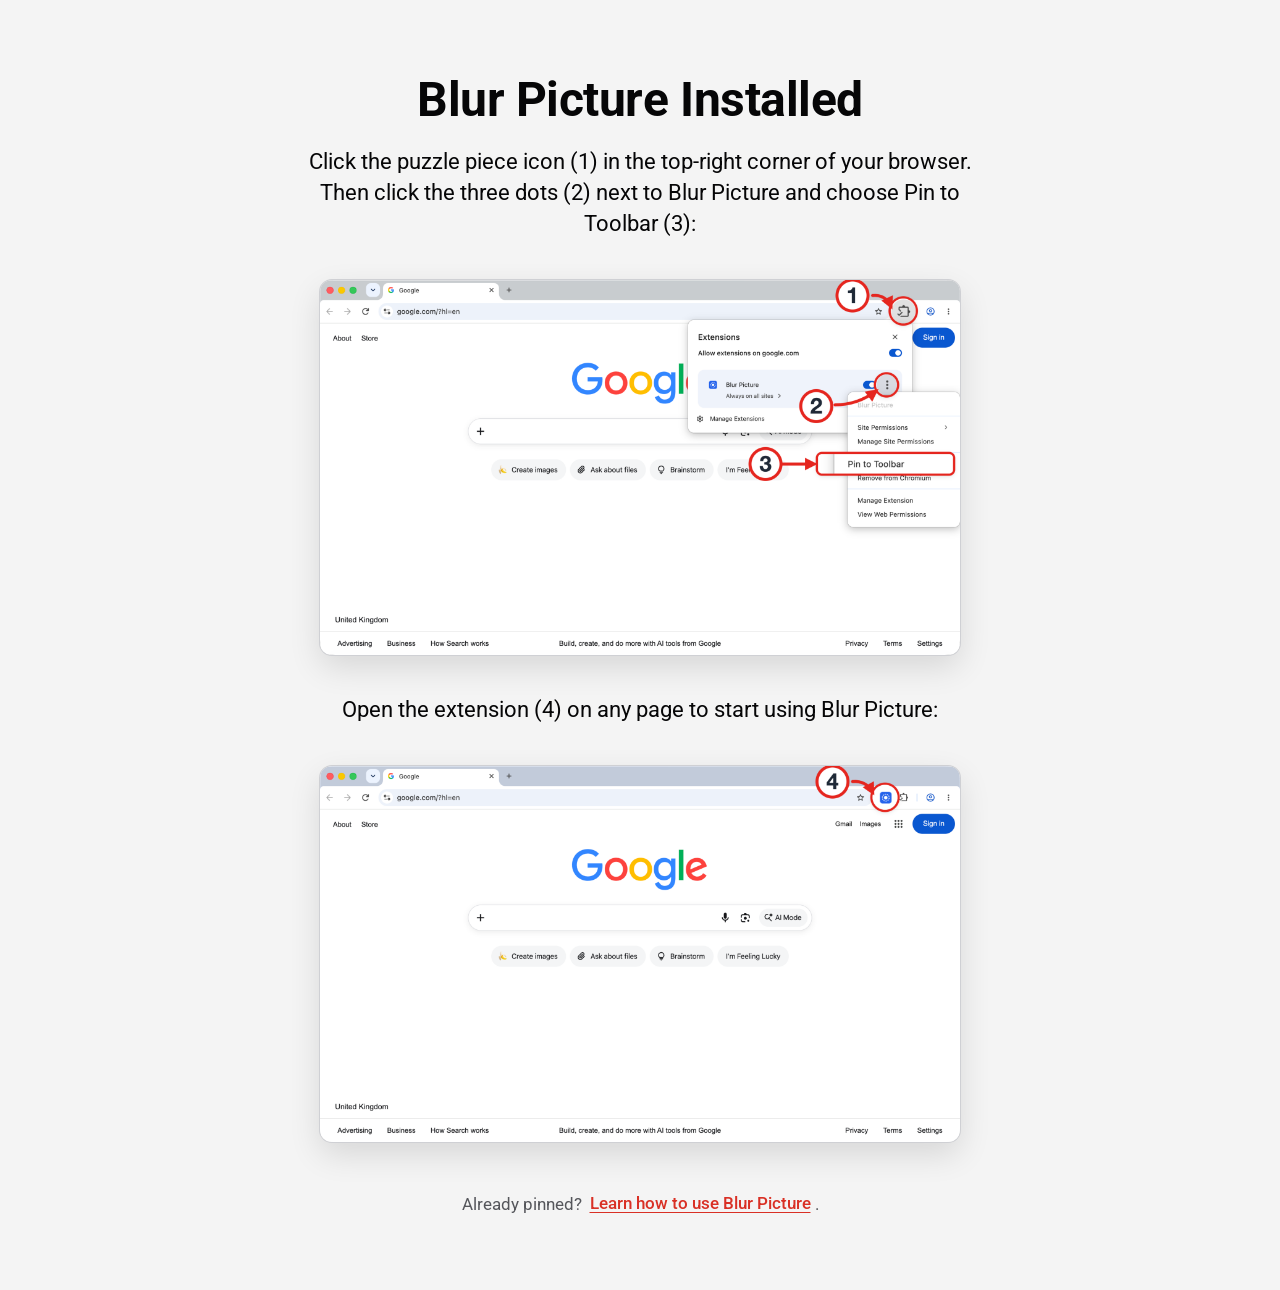
==== welcome/index.html @ 933659fb "Welcome page (pin / usage modes) and privacy policy for Blur Picture Card T-54525 (epic E-54512), Ca" ====
<!DOCTYPE html>
<html lang="en">
<head>
  <meta charset="UTF-8">
  <meta name="viewport" content="width=device-width, initial-scale=1">
  <title>Welcome to Blur Picture!</title>
  <meta name="description" content="Blur Picture is installed. Pin it to the toolbar to learn how to blur faces and text in any picture.">
  <meta name="robots" content="noindex">
  <link rel="icon" type="image/png" sizes="128x128" href="img/icon-128.png">
  <link rel="icon" type="image/png" sizes="48x48" href="img/icon-48.png">
  <link rel="apple-touch-icon" href="img/icon-128.png">
  <link rel="preconnect" href="https://fonts.googleapis.com">
  <link rel="preconnect" href="https://fonts.gstatic.com" crossorigin>
  <link rel="stylesheet" href="https://fonts.googleapis.com/css2?family=Roboto:wght@400;500;700&display=swap">
  <link rel="stylesheet" href="styles.css">
</head>
<!-- Default is "pin": without JS the user still gets the pin guide. -->
<body data-mode="pin">
  <main class="page">

    <!-- Mode 1: the extension is hidden in the puzzle menu -->
    <section class="mode mode-pin" aria-labelledby="pin-title">
      <h1 id="pin-title">Blur Picture Installed</h1>
      <p class="lead">Click the puzzle piece icon (1) in the top-right corner of your browser. Then click the three dots (2) next to Blur Picture and choose Pin to Toolbar (3):</p>
      <figure class="shot">
        <img src="img/pin-steps.png" width="2072" height="1216" alt="Chrome toolbar: the puzzle piece (1) opens the Extensions menu, the three dots (2) next to Blur Picture open its menu, and Pin to Toolbar (3) keeps it on the toolbar.">
      </figure>
      <p class="lead">Open the extension (4) on any page to start using Blur Picture:</p>
      <figure class="shot">
        <img src="img/open-extension.png" width="2072" height="1216" alt="The Blur Picture icon (4) is pinned to the Chrome toolbar." loading="lazy">
      </figure>
      <p class="switch">
        Already pinned? <a href="#usage" data-switch="usage">Learn how to use Blur Picture</a>.
      </p>
    </section>

    <!-- Mode 2: the extension is already on the toolbar -->
    <section class="mode mode-usage" aria-labelledby="usage-title">
      <h1 id="usage-title">Blur Picture is ready</h1>
      <p class="lead">It’s already in your toolbar. Here’s how to get the most out of it.</p>

      <figure class="shot shot-toolbar">
        <picture>
          <source media="(max-width: 720px)" srcset="img/toolbar-click-mobile.png" width="890" height="243">
          <img src="img/toolbar-click.png" width="2072" height="243" alt="Click the Blur Picture icon on the Chrome toolbar.">
        </picture>
        <figcaption>Click the Blur Picture icon on any page to open the editor.</figcaption>
      </figure>

      <ol class="steps">
        <li class="step">
          <div class="step-text">
            <h2><span class="num">1</span>Upload a picture</h2>
            <p>Click <b>Upload image</b> and choose a picture from your computer.</p>
          </div>
          <figure class="popup"><img src="img/usage-upload.png" width="680" height="640" alt="Blur Picture Editor with an Upload Image button" loading="lazy"></figure>
        </li>

        <li class="step">
          <div class="step-text">
            <h2><span class="num">2</span>Hide faces and text</h2>
            <p>Drag over the part you want to hide — a face, name, or license plate. It will be blurred right away.</p>
          </div>
          <figure class="popup"><img src="img/usage-blur.png" width="680" height="640" alt="A picture in Blur Picture with the face and license plate blurred." loading="lazy"></figure>
        </li>

        <li class="step">
          <div class="step-text">
            <h2><span class="num">3</span>Download results</h2>
            <p>Click <b>Download</b>. To change the format, click the arrow next to it and choose <b>PNG</b>, <b>JPG</b>, or <b>WebP</b>.</p>
          </div>
          <figure class="popup"><img src="img/usage-download.png" width="680" height="640" alt="The Download button supports PNG, JPG, and WebP formats." loading="lazy"></figure>
        </li>
      </ol>

      <p class="switch">
        Don’t see the icon in your toolbar? <a href="#pin" data-switch="pin">Learn how to pin it</a>.
      </p>
    </section>

  </main>
  <script src="app.js"></script>
</body>
</html>
---- welcome/styles.css ----
/* Study Timer welcome page — keeps the look of the original study-timer.pro/welcome page:
   light grey canvas, Roboto, large bold title, wide Chrome screenshots. */
:root {
  --background: #f4f4f4;
  --foreground: #060607;
  --muted: #55565b;
  --card: #ffffff;
  --border: #e3e3e6;
  --primary: #d93025;          /* red of the step markers in the screenshots */
  --focus: #fbbf24;            /* badge color during focus (from the extension) */
  --break: #60a5fa;            /* badge color during breaks (from the extension) */
  --ring: rgba(217, 48, 37, 0.35);
  --radius: 0.75rem;
}

* { box-sizing: border-box; }

html { -webkit-text-size-adjust: 100%; }

body {
  margin: 0;
  background: var(--background);
  color: var(--foreground);
  font-family: Roboto, -apple-system, "Segoe UI", Helvetica, Arial, sans-serif;
  font-size: 1rem;
  line-height: 1.5;
}

.page {
  max-width: 57rem;
  margin: 0 auto;
  padding: 4.5rem 1rem 4rem;
}

/* Only the section that matches body[data-mode] is visible. */
.mode { display: none; }
body[data-mode="pin"] .mode-pin,
body[data-mode="usage"] .mode-usage { display: block; animation: fade-in 0.25s ease-out; }

@keyframes fade-in { from { opacity: 0; transform: translateY(6px); } to { opacity: 1; transform: none; } }

h1 {
  margin: 0 0 1.25rem;
  text-align: center;
  font-size: clamp(2rem, 5vw, 3rem);
  font-weight: 700;
  line-height: 1.15;
  letter-spacing: -0.01em;
}

.lead {
  max-width: 42rem;
  margin: 0 auto 2.5rem;
  text-align: center;
  font-size: clamp(1.0625rem, 2.2vw, 1.375rem);
  line-height: 1.4;
}

.shot { margin: 0 0 3.5rem; }
.shot img {
  display: block;
  width: 100%;
  height: auto;
  border-radius: var(--radius);
}
.shot figcaption {
  margin-top: 1rem;
  text-align: center;
  color: var(--muted);
  font-size: 1.0625rem;
}

/* Usage guide steps: text on the left, real popup screenshot on the right. */
.steps {
  list-style: none;
  margin: 0;
  padding: 0;
  display: grid;
  gap: 1.25rem;
}
.step {
  display: grid;
  grid-template-columns: minmax(0, 1fr) 17rem;
  gap: 2rem;
  align-items: center;
  padding: 1.75rem;
  background: var(--card);
  border: 1px solid var(--border);
  border-radius: var(--radius);
  box-shadow: 0 1px 2px rgba(0, 0, 0, 0.04);
}
.step h2 {
  display: flex;
  align-items: center;
  gap: 0.75rem;
  margin: 0 0 0.75rem;
  font-size: 1.5rem;
  font-weight: 700;
  line-height: 1.25;
}
.step p { margin: 0 0 0.75rem; font-size: 1.0625rem; }
.step p:last-child { margin-bottom: 0; }

.num {
  flex: none;
  display: inline-grid;
  place-items: center;
  width: 2.25rem;
  height: 2.25rem;
  border: 2px solid var(--primary);
  border-radius: 50%;
  color: var(--primary);
  font-size: 1.125rem;
  font-weight: 700;
}

.popup { margin: 0; }
.popup img {
  display: block;
  width: 100%;
  height: auto;
  border: 1px solid var(--border);
  border-radius: 0.5rem;
  box-shadow: 0 6px 20px rgba(0, 0, 0, 0.08);
}

/* Inline Lucide-style icons next to the button names. */
.ico-inline { white-space: nowrap; font-weight: 700; }
.ico-inline svg {
  width: 1.05em;
  height: 1.05em;
  margin: 0 0.25em 0 0.05em;
  vertical-align: -0.15em;
  fill: none;
  stroke: currentColor;
  stroke-width: 2;
  stroke-linecap: round;
  stroke-linejoin: round;
}

.dot {
  display: inline-block;
  width: 0.7em;
  height: 0.7em;
  margin: 0 0.3em 0 0.1em;
  border-radius: 50%;
  vertical-align: 0;
}
.dot-focus { background: var(--focus); }
.dot-break { background: var(--break); }

.kbd {
  display: inline-block;
  padding: 0.05em 0.45em;
  border: 1px solid var(--border);
  border-bottom-width: 2px;
  border-radius: 0.375rem;
  background: var(--card);
  font-family: inherit;
  font-size: 0.95em;
  font-weight: 500;
  white-space: nowrap;
}

.switch {
  margin: 2.5rem 0 0;
  text-align: center;
  color: var(--muted);
  font-size: 1.0625rem;
}
.switch a {
  display: inline-block;
  min-height: 2.75rem;
  padding: 0.6rem 0.25rem;
  color: var(--primary);
  font-weight: 500;
  text-underline-offset: 0.2em;
}
a:focus-visible {
  outline: 3px solid var(--ring);
  outline-offset: 2px;
  border-radius: 0.25rem;
}

@media (max-width: 720px) {
  .page { padding-top: 2.5rem; }
  .lead { margin-bottom: 1.75rem; }
  .shot { margin-bottom: 2.5rem; }
  .step { grid-template-columns: 1fr; gap: 1.25rem; padding: 1.25rem; }
  .step h2 { font-size: 1.3rem; }
  .popup { max-width: 17rem; margin: 0 auto; width: 100%; }
}

@media (prefers-reduced-motion: reduce) {
  body[data-mode] .mode { animation: none; }
}

/* Blur Picture: a clear frame around the browser screenshots, so they read as pictures of the browser
   and not as part of this page (module 3, mistakes 6 and 11). */
.shot img { box-shadow: 0 0 0 1px #cfd0d4, 0 12px 32px rgba(0, 0, 0, 0.12); }
/* Smaller screenshots with space on both sides, so the next screenshot peeks out above the fold (theory, item 9). */
.mode-pin .shot { max-width: 40rem; margin-left: auto; margin-right: auto; }
.mode-pin .shot { margin-bottom: 2.5rem; }
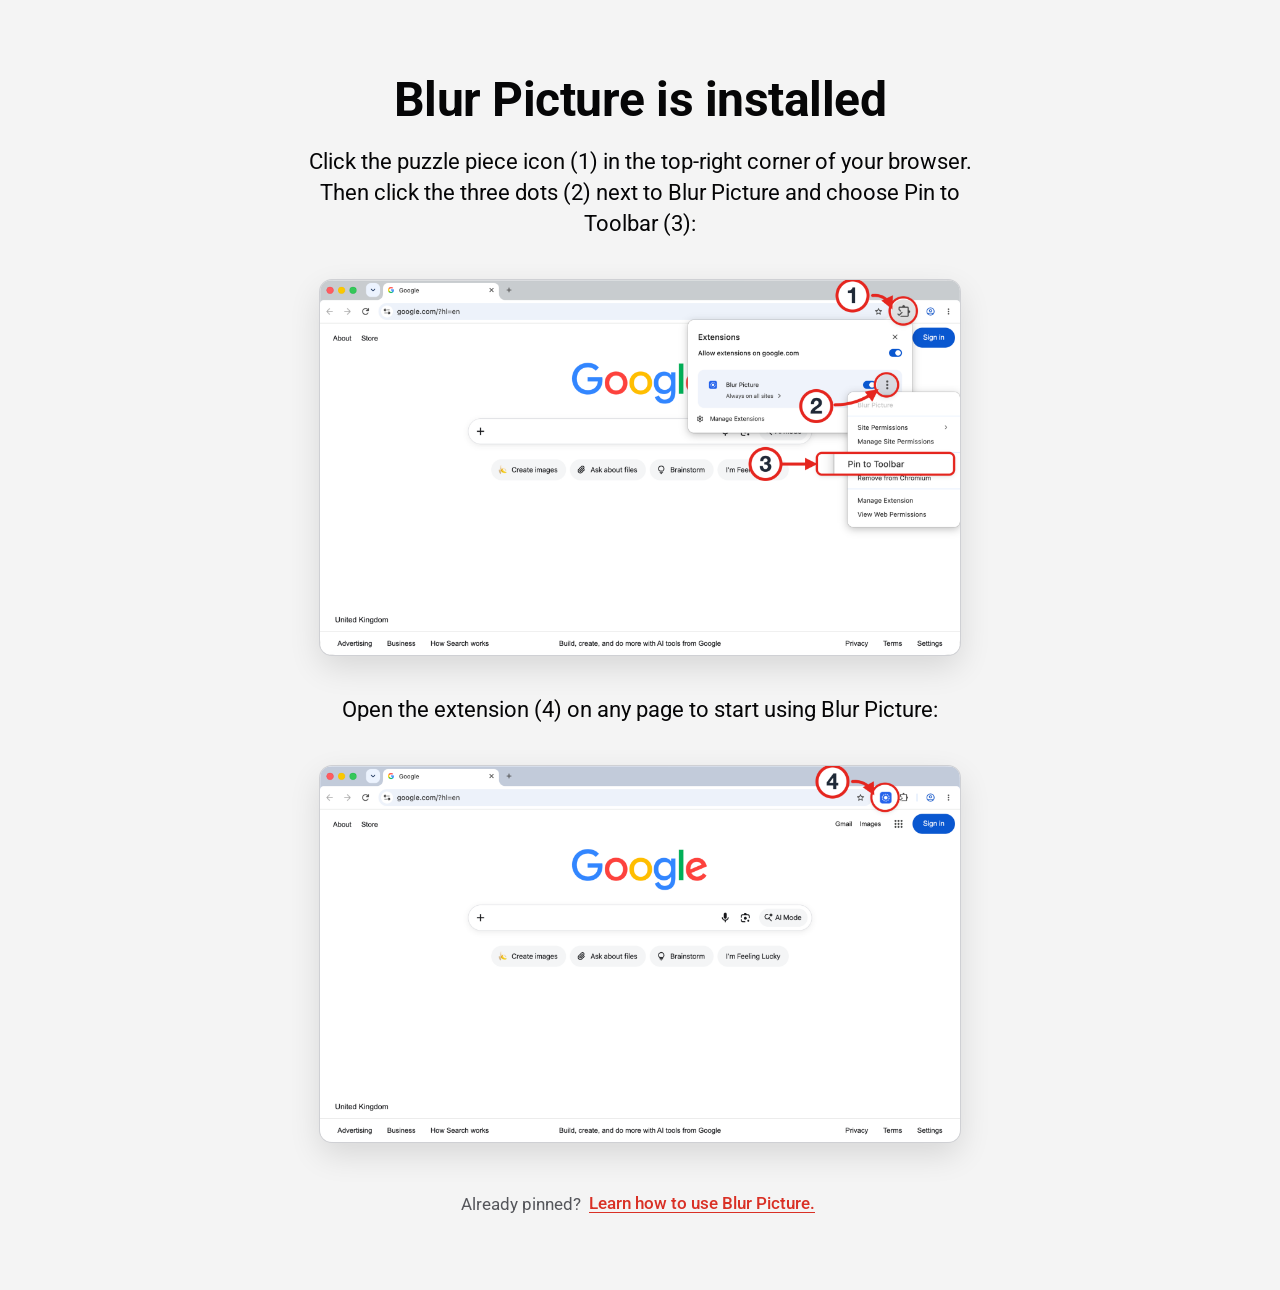
==== commit 491d2b10: "Welcome page: final ChatGPT pass on the copy, cleaner step screenshots Co-Authored-By: Claude Opus 5" ====
--- a/welcome/index.html
+++ b/welcome/index.html
@@ -20,7 +20,7 @@
 
     <!-- Mode 1: the extension is hidden in the puzzle menu -->
     <section class="mode mode-pin" aria-labelledby="pin-title">
-      <h1 id="pin-title">Blur Picture Installed</h1>
+      <h1 id="pin-title">Blur Picture is installed</h1>
       <p class="lead">Click the puzzle piece icon (1) in the top-right corner of your browser. Then click the three dots (2) next to Blur Picture and choose Pin to Toolbar (3):</p>
       <figure class="shot">
         <img src="img/pin-steps.png" width="2072" height="1216" alt="Chrome toolbar: the puzzle piece (1) opens the Extensions menu, the three dots (2) next to Blur Picture open its menu, and Pin to Toolbar (3) keeps it on the toolbar.">
@@ -30,7 +30,7 @@
         <img src="img/open-extension.png" width="2072" height="1216" alt="The Blur Picture icon (4) is pinned to the Chrome toolbar." loading="lazy">
       </figure>
       <p class="switch">
-        Already pinned? <a href="#usage" data-switch="usage">Learn how to use Blur Picture</a>.
+        Already pinned? <a href="#usage" data-switch="usage">Learn how to use Blur Picture.</a>
       </p>
     </section>
 
@@ -61,7 +61,7 @@
             <h2><span class="num">2</span>Hide faces and text</h2>
             <p>Drag over the part you want to hide — a face, name, or license plate. It will be blurred right away.</p>
           </div>
-          <figure class="popup"><img src="img/usage-blur.png" width="680" height="640" alt="A picture in Blur Picture with the face and license plate blurred." loading="lazy"></figure>
+          <figure class="popup"><img src="img/usage-blur.png" width="680" height="642" alt="A picture in Blur Picture with the face and license plate blurred." loading="lazy"></figure>
         </li>
 
         <li class="step">
@@ -69,12 +69,12 @@
             <h2><span class="num">3</span>Download results</h2>
             <p>Click <b>Download</b>. To change the format, click the arrow next to it and choose <b>PNG</b>, <b>JPG</b>, or <b>WebP</b>.</p>
           </div>
-          <figure class="popup"><img src="img/usage-download.png" width="680" height="640" alt="The Download button supports PNG, JPG, and WebP formats." loading="lazy"></figure>
+          <figure class="popup"><img src="img/usage-download.png" width="680" height="642" alt="The Download button supports PNG, JPG, and WebP formats." loading="lazy"></figure>
         </li>
       </ol>
 
       <p class="switch">
-        Don’t see the icon in your toolbar? <a href="#pin" data-switch="pin">Learn how to pin it</a>.
+        Don’t see the icon in your toolbar? <a href="#pin" data-switch="pin">Learn how to pin it.</a>
       </p>
     </section>
 
